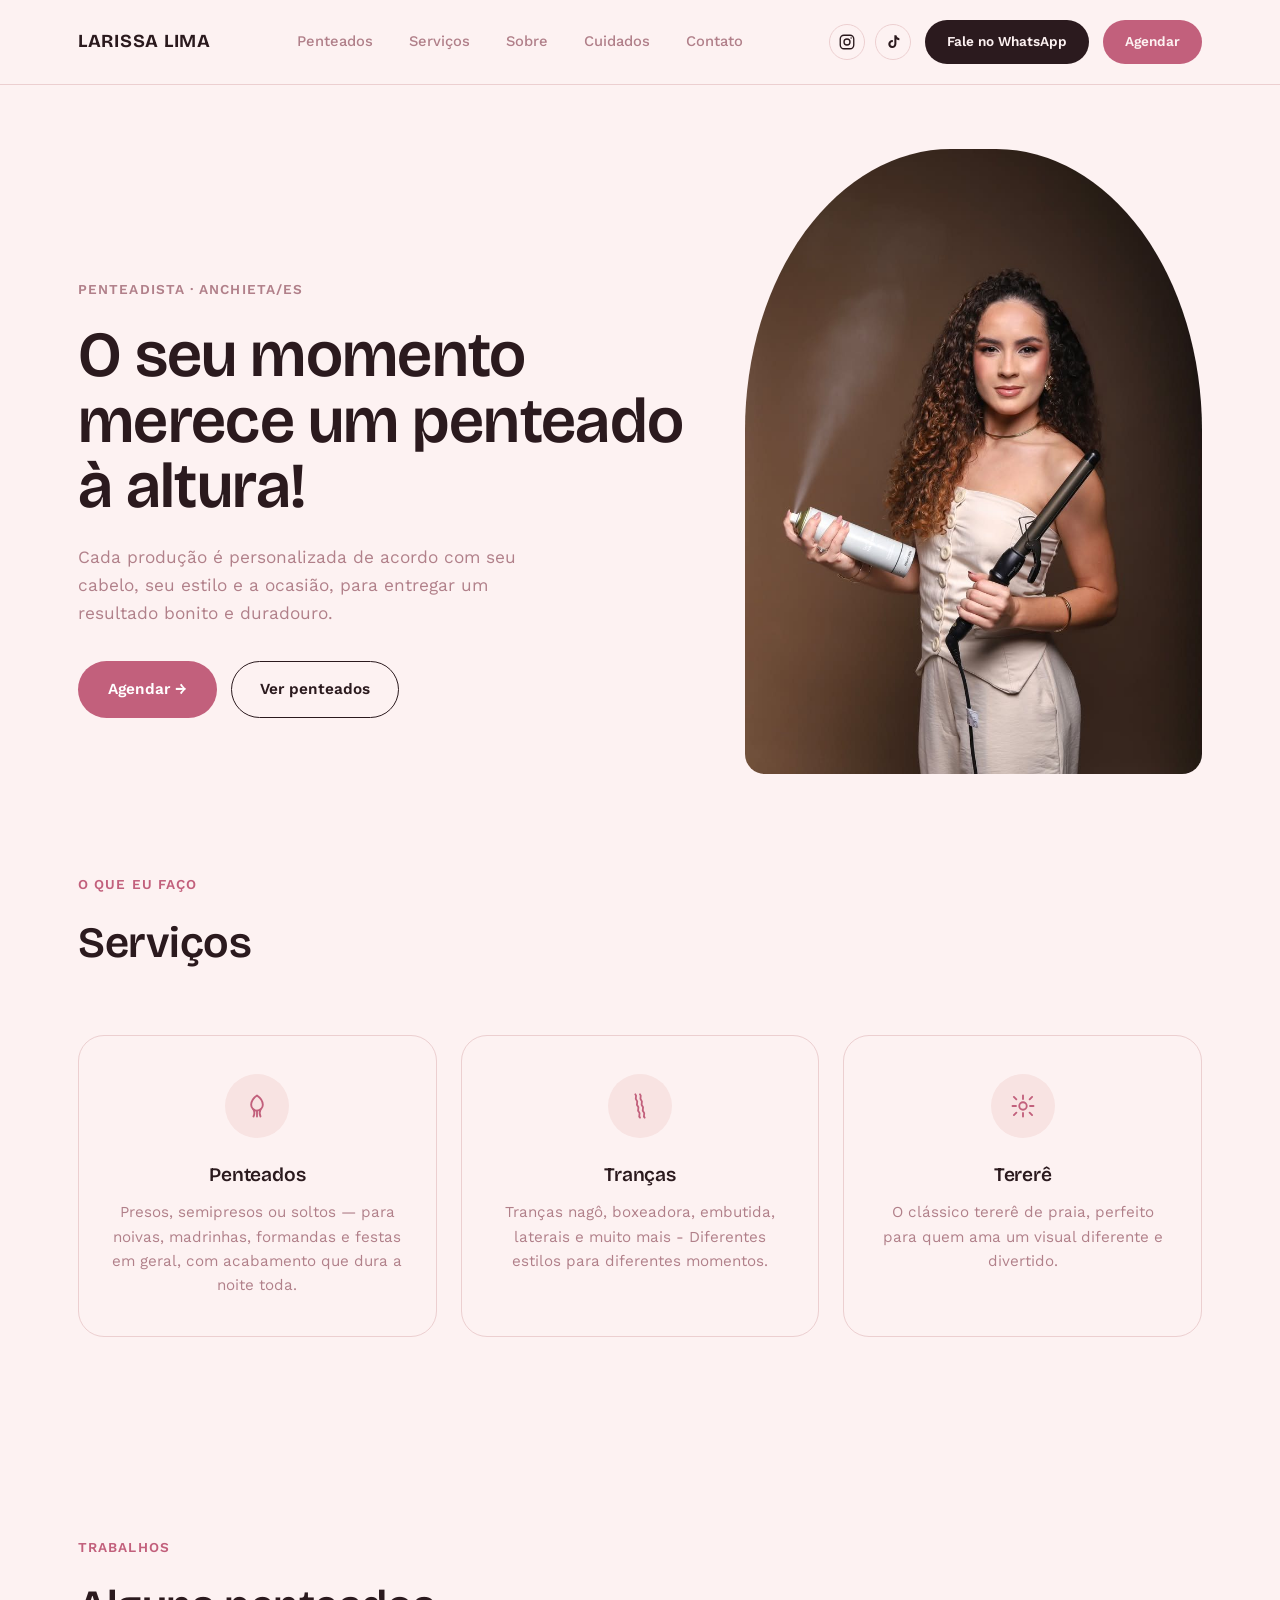
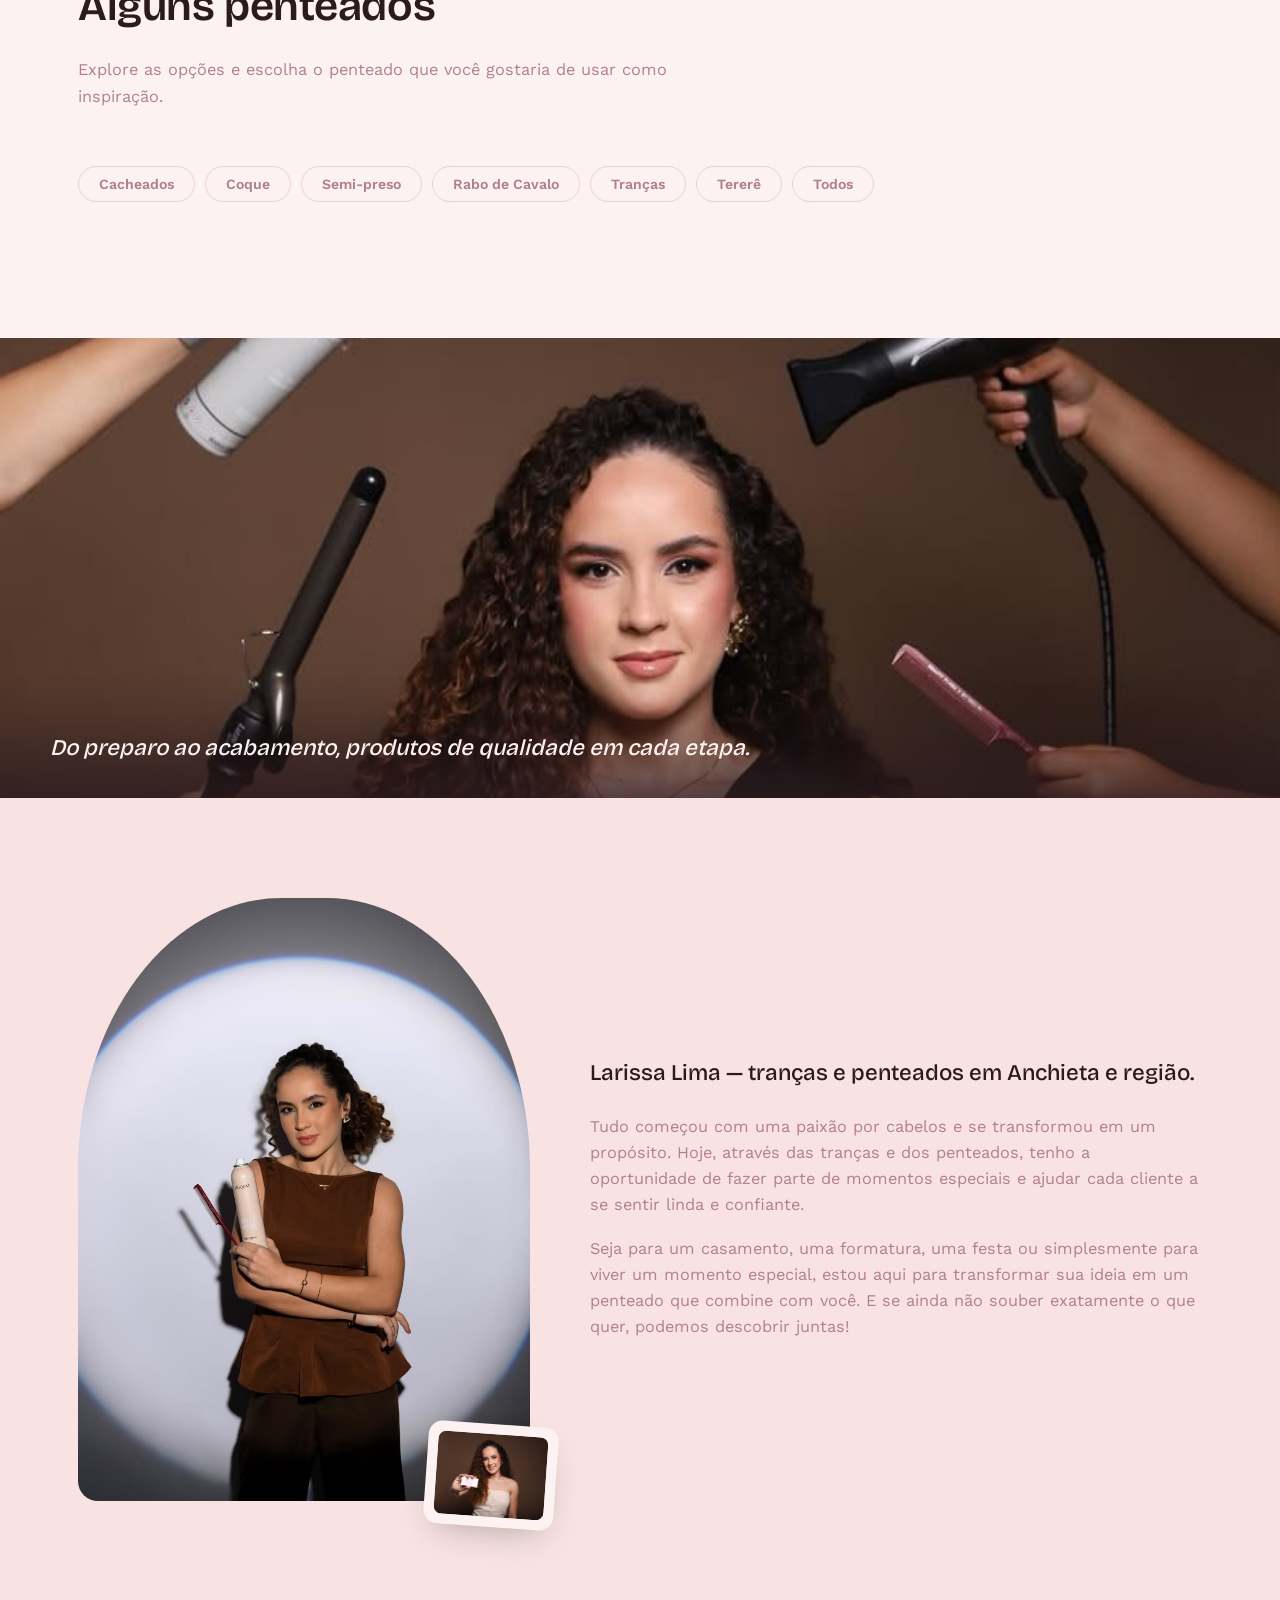
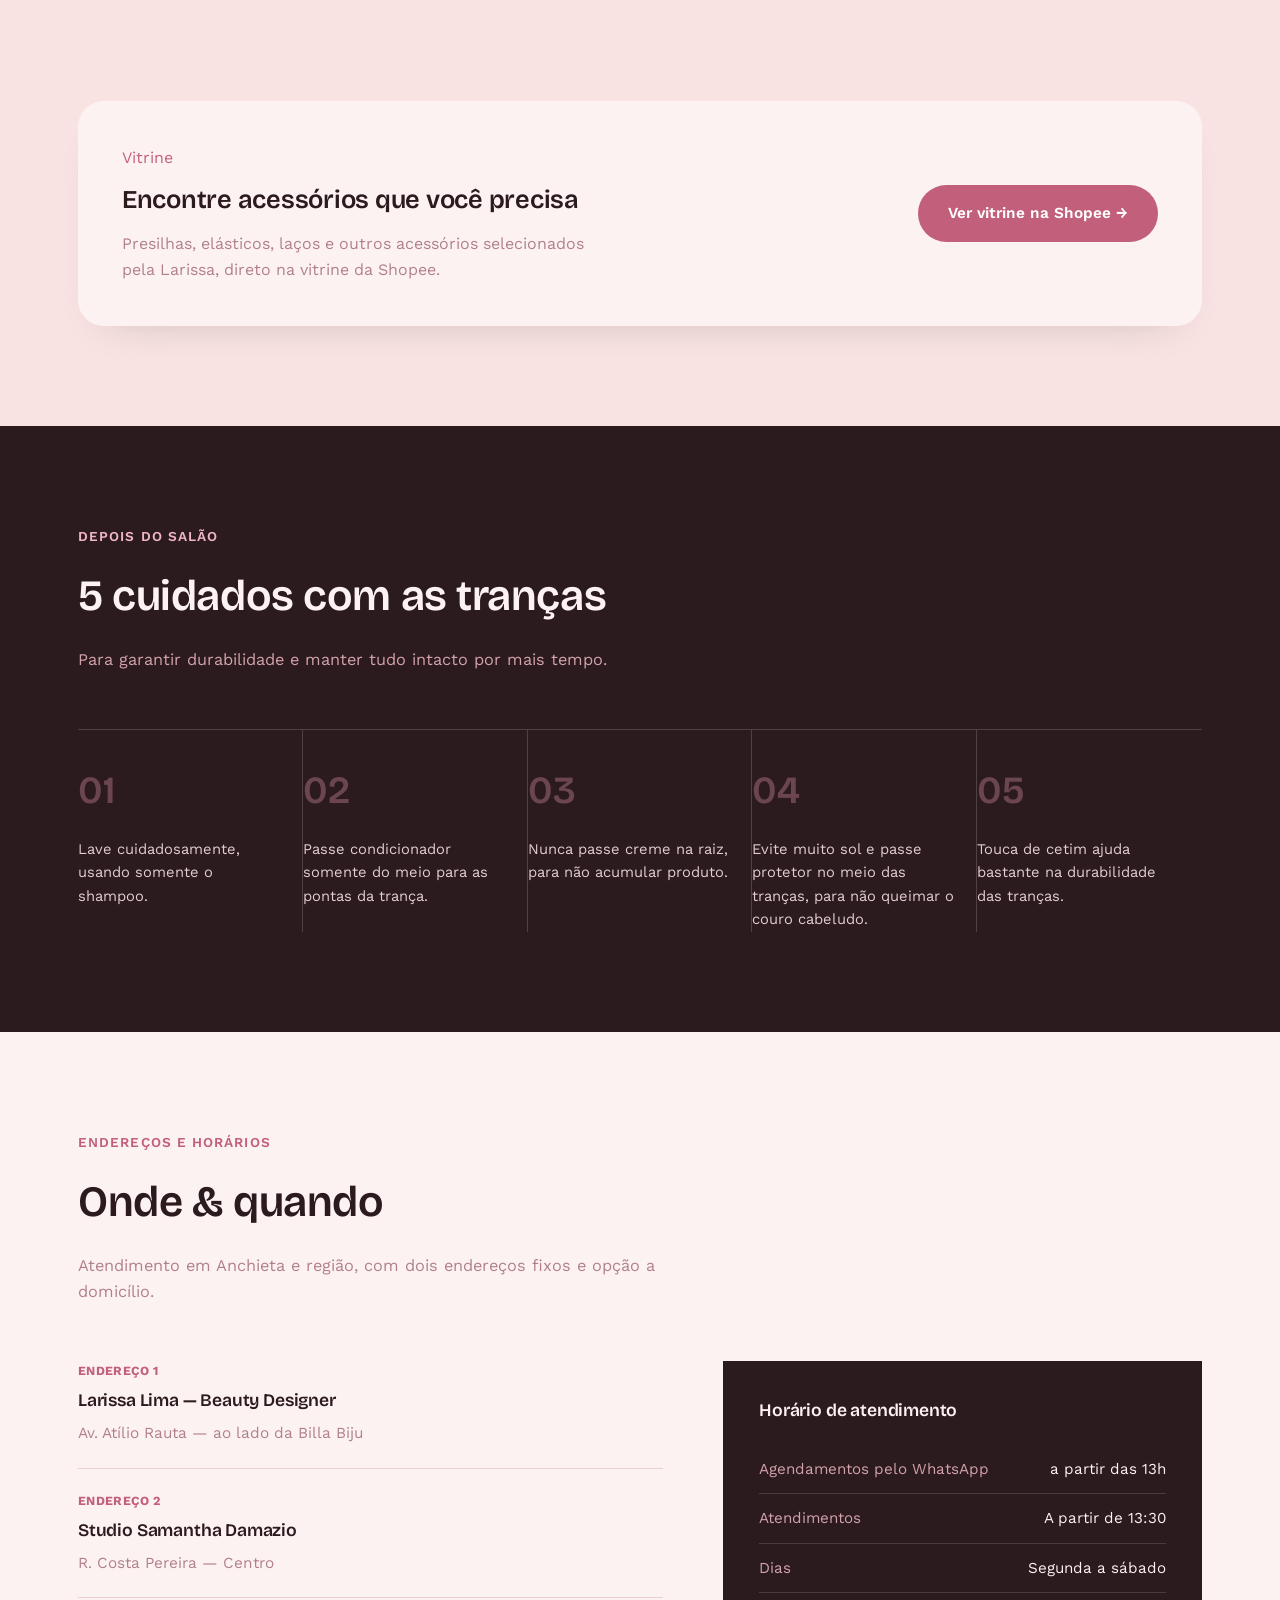
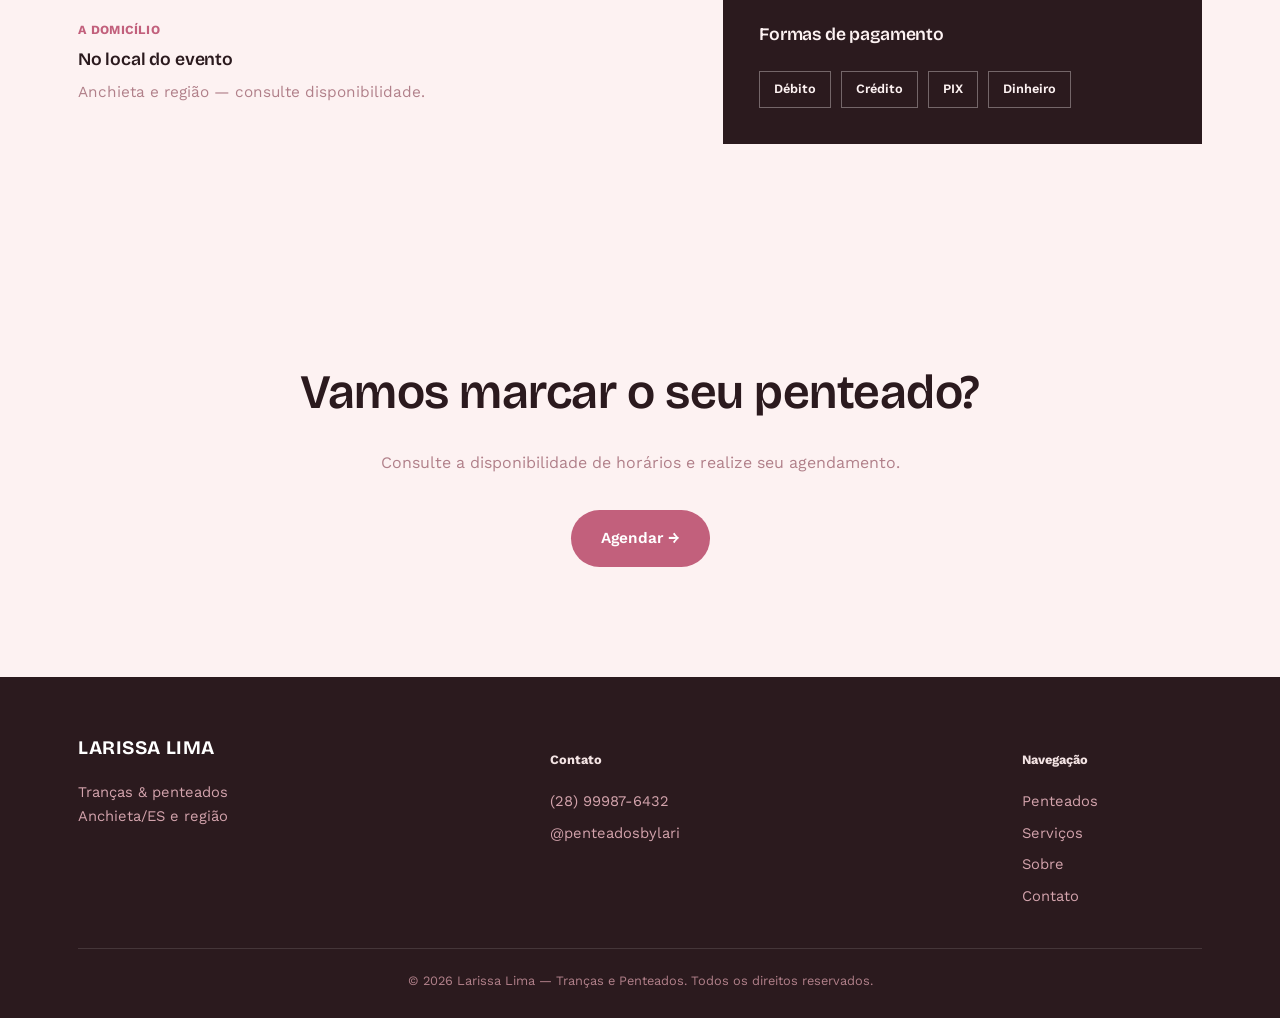
==== site/index.html @ 8b5df192 "Site da Larissa Lima: landing page, agendamento com Firebase e painel admin" ====
<!DOCTYPE html>
<html lang="pt-BR">
<head>
<meta charset="UTF-8">
<meta name="viewport" content="width=device-width, initial-scale=1.0">
<title>Larissa Lima — Tranças & Penteados</title>
<meta name="description" content="Larissa Lima — tranças e penteados em Anchieta e região. Penteados para festas, formaturas, madrinhas e noivas.">
<link rel="icon" type="image/png" href="favicon.png">
<link rel="icon" type="image/x-icon" href="favicon.ico">
<link rel="apple-touch-icon" href="favicon.png">
<meta property="og:type" content="website">
<meta property="og:title" content="Larissa Lima — Tranças & Penteados">
<meta property="og:description" content="Tranças e penteados em Anchieta e região. Penteados para festas, formaturas, madrinhas e noivas.">
<meta property="og:image" content="https://penteadosbylari.com.br/og-image.jpg">
<meta property="og:url" content="https://penteadosbylari.com.br/">
<meta property="og:locale" content="pt_BR">
<meta name="twitter:card" content="summary_large_image">
<meta name="twitter:title" content="Larissa Lima — Tranças & Penteados">
<meta name="twitter:description" content="Tranças e penteados em Anchieta e região. Penteados para festas, formaturas, madrinhas e noivas.">
<meta name="twitter:image" content="https://penteadosbylari.com.br/og-image.jpg">
<link rel="preconnect" href="https://fonts.googleapis.com">
<link rel="preconnect" href="https://fonts.gstatic.com" crossorigin>
<link href="https://fonts.googleapis.com/css2?family=Bricolage+Grotesque:opsz,wght@12..96,400;12..96,500;12..96,600;12..96,700&family=Work+Sans:wght@400;500;600&display=swap" rel="stylesheet">
<style>
:root{
  --ink:#2b1a1e;
  --paper:#fdf2f2;
  --paper-alt:#f8e3e2;
  --stone:#eccfd0;
  --mocha:#b1808a;
  --wine:#c2607c;
  --wine-dark:#9f4761;
  --max:1180px;
  --radius:26px;
  --radius-arch:45% 45% 20px 20px;
}
*{box-sizing:border-box;}
html{scroll-behavior:smooth;}
body{
  margin:0;background:var(--paper);color:var(--ink);
  font-family:'Work Sans',sans-serif;font-weight:400;line-height:1.6;
  -webkit-font-smoothing:antialiased;
}
h1,h2,h3,.logo{
  font-family:'Bricolage Grotesque',sans-serif;
  font-weight:600;margin:0;letter-spacing:-0.01em;color:var(--ink);
}
p{margin:0;}
a{color:inherit;text-decoration:none;}
img{max-width:100%;display:block;}
.wrap{max-width:var(--max);margin:0 auto;padding:0 28px;}
:focus-visible{outline:2px solid var(--wine);outline-offset:3px;}

/* ---------- Header ---------- */
header{position:sticky;top:0;z-index:50;background:rgba(253,242,242,0.94);backdrop-filter:blur(6px);border-bottom:1px solid var(--stone);}
.nav{display:flex;align-items:center;justify-content:space-between;padding:20px 28px;max-width:var(--max);margin:0 auto;}
.logo{font-size:1.15rem;font-weight:700;text-transform:uppercase;letter-spacing:0.04em;}
.nav-links{display:flex;gap:36px;font-size:0.92rem;font-weight:500;}
.nav-links a{position:relative;padding:4px 0;color:var(--mocha);transition:color .2s ease;}
.nav-links a:hover{color:var(--ink);}
.btn-wpp-small{background:var(--ink);color:var(--paper);padding:11px 22px;font-size:0.85rem;font-weight:600;white-space:nowrap;transition:background .2s ease;border-radius:100px;}
.btn-wpp-small:hover{background:var(--wine);}
.nav-agenda-link{display:none;}
.menu-toggle{display:none;background:none;border:none;font-size:1.6rem;color:var(--ink);cursor:pointer;}
.social-icons{display:flex;align-items:center;gap:10px;}
.social-icons a{display:flex;align-items:center;justify-content:center;width:36px;height:36px;border-radius:50%;border:1.5px solid var(--stone);color:var(--ink);transition:background .2s ease, border-color .2s ease, color .2s ease;}
.social-icons a:hover{background:var(--wine);border-color:var(--wine);color:#fff;}
.social-icons svg{width:18px;height:18px;}

/* ---------- Hero ---------- */
.hero{display:grid;grid-template-columns:1.15fr 0.85fr;align-items:end;max-width:var(--max);margin:0 auto;padding:64px 28px 0;gap:48px;}
.hero-text .eyebrow{font-size:0.85rem;color:var(--mocha);font-weight:600;margin-bottom:22px;text-transform:uppercase;letter-spacing:0.08em;}
.hero-text h1{font-size:clamp(2.4rem, 5vw, 4.2rem);line-height:1.02;margin-bottom:26px;}
.hero-text p{font-size:1.08rem;color:var(--mocha);max-width:44ch;margin-bottom:34px;}
.hero-cta{display:flex;gap:14px;flex-wrap:wrap;margin-bottom:56px;}
.btn-primary{background:var(--wine);color:#fff;padding:16px 30px;font-weight:600;font-size:0.96rem;display:inline-flex;align-items:center;gap:8px;transition:background .2s ease;border-radius:100px;}
.btn-primary:hover{background:var(--wine-dark);}
.btn-secondary{border:1.5px solid var(--ink);color:var(--ink);padding:14.5px 28px;font-weight:600;font-size:0.96rem;transition:background .2s ease, color .2s ease;border-radius:100px;}
.btn-secondary:hover{background:var(--ink);color:var(--paper);}
.hero-img-wrap{aspect-ratio:3/4.1;overflow:hidden;border-radius:var(--radius-arch);}
.hero-img-wrap img{width:100%;height:100%;object-fit:cover;}

/* ---------- Section basics ---------- */
section{padding:100px 0;}
.section-head{max-width:640px;margin-bottom:56px;}
.section-head .tag{font-size:0.85rem;color:var(--wine);font-weight:600;text-transform:uppercase;letter-spacing:0.08em;display:block;margin-bottom:14px;}
.section-head h2{font-size:clamp(1.9rem,3.4vw,2.7rem);margin-bottom:16px;}
.section-head p{color:var(--mocha);font-size:1.02rem;}
.section-head.center{margin-left:auto;margin-right:auto;text-align:center;}

/* ---------- Process banner ---------- */
.process-banner{padding:0;position:relative;}
.process-banner img{width:100%;height:clamp(280px,38vw,460px);object-fit:cover;object-position:center 38%;}
.process-caption{
  position:absolute;left:0;right:0;bottom:0;
  background:linear-gradient(to top, rgba(43,26,30,0.78), rgba(43,26,30,0.15) 70%, transparent);
  padding:56px 28px 32px;
}
.process-caption p{
  max-width:var(--max);margin:0 auto;color:#fdf2f2;font-family:'Bricolage Grotesque',sans-serif;
  font-size:clamp(1.05rem,2.1vw,1.4rem);font-weight:500;font-style:italic;text-align:left;
}

/* ---------- Services ---------- */
.service-grid{display:grid;grid-template-columns:repeat(3,1fr);gap:24px;}
.service-card{
  background:var(--paper);border:1px solid var(--stone);border-radius:var(--radius);
  padding:38px 28px;text-align:center;cursor:pointer;transition:transform .25s ease, box-shadow .25s ease, border-color .25s ease;
}
.service-card:hover{transform:translateY(-6px);box-shadow:0 20px 40px -20px rgba(43,26,30,0.25);border-color:var(--wine);}
.service-icon{
  width:64px;height:64px;margin:0 auto 22px;border-radius:50%;
  background:var(--paper-alt);display:flex;align-items:center;justify-content:center;color:var(--wine);
}
.service-icon svg{width:28px;height:28px;}
.service-card h3{font-size:1.2rem;margin-bottom:10px;}
.service-card p{color:var(--mocha);font-size:0.95rem;}

/* ---------- About ---------- */
.about{background:var(--paper-alt);}
.about-grid{display:grid;grid-template-columns:0.85fr 1.15fr;gap:60px;align-items:center;}
.about-img{position:relative;}
.about-img img{width:100%;aspect-ratio:3/4;object-fit:cover;border-radius:var(--radius-arch);}
.about-card{
  position:absolute;bottom:-26px;right:-26px;width:130px;
  background:var(--paper);padding:10px;box-shadow:0 14px 34px -14px rgba(43,26,30,0.35);
  transform:rotate(4deg);border-radius:14px;
}
.about-card img{aspect-ratio:4/3;border-radius:8px;}
.about-text p{color:var(--mocha);font-size:1.02rem;margin-bottom:18px;}
.about-text p:last-of-type{margin-bottom:0;}
.about-text .lead{font-family:'Bricolage Grotesque',sans-serif;font-size:1.4rem;color:var(--ink);font-weight:500;line-height:1.35;margin-bottom:26px;}

/* ---------- Gallery ---------- */
.portfolio-reset{background:none;border:none;color:var(--wine);font-weight:600;font-size:inherit;font-family:inherit;cursor:pointer;text-decoration:underline;padding:0;margin-left:6px;}
.filter-row{display:flex;gap:10px;flex-wrap:wrap;margin-bottom:36px;}
.filter-btn{background:none;border:1.5px solid var(--stone);color:var(--mocha);padding:9px 20px;font-size:0.88rem;font-weight:600;border-radius:100px;cursor:pointer;transition:background .2s ease, color .2s ease, border-color .2s ease;font-family:'Work Sans',sans-serif;}
.filter-btn:hover{border-color:var(--wine);color:var(--wine);}
.filter-btn.active{background:var(--wine);border-color:var(--wine);color:#fff;}
.gallery-item.hidden{display:none;}
.gallery-grid{display:grid;grid-template-columns:repeat(4,1fr);gap:14px;}
.gallery-item{aspect-ratio:3/4;overflow:hidden;cursor:zoom-in;position:relative;border-radius:var(--radius);transition:opacity .35s ease, transform .35s ease;}
.gallery-item.hidden{display:none;}
@keyframes galleryAppear{
  from{opacity:0;transform:translateY(16px) scale(.94);}
  to{opacity:1;transform:translateY(0) scale(1);}
}
.gallery-item.appear{animation:galleryAppear .5s cubic-bezier(.22,.9,.32,1) both;}
.gallery-item img{width:100%;height:100%;object-fit:cover;transition:transform .5s ease;}
.gallery-item:hover img{transform:scale(1.05);}
.gallery-caption{
  position:absolute;left:0;right:0;bottom:0;padding:22px 16px 14px;
  background:linear-gradient(to top, rgba(43,26,30,0.85), transparent);
  color:#fff;font-size:0.85rem;font-weight:600;
  transform:translateY(100%);opacity:0;transition:transform .3s ease, opacity .3s ease;
}
.gallery-item:hover .gallery-caption{transform:translateY(0);opacity:1;}

/* lightbox */
.lightbox{position:fixed;inset:0;background:rgba(43,26,30,0.94);display:none;flex-direction:column;align-items:center;justify-content:center;z-index:200;padding:30px;}
.lightbox.open{display:flex;}
.lightbox img{max-height:88vh;max-width:90vw;}
.lightbox-caption{color:#fff;font-size:0.95rem;font-weight:600;margin-top:16px;text-align:center;}
.lightbox-close{position:absolute;top:26px;right:32px;color:#fff;font-size:2rem;background:none;border:none;cursor:pointer;line-height:1;}
.lightbox-nav{position:absolute;top:50%;transform:translateY(-50%);background:rgba(255,255,255,0.12);border:none;color:#fff;width:46px;height:46px;border-radius:50%;font-size:1.4rem;cursor:pointer;display:flex;align-items:center;justify-content:center;}
.lightbox-nav:hover{background:rgba(255,255,255,0.25);}
.lightbox-inspire{margin-top:18px;background:#25D366;color:#fff;border:none;padding:12px 26px;border-radius:30px;font-weight:600;font-size:0.95rem;cursor:pointer;transition:transform 0.15s ease, background 0.15s ease;}
.lightbox-inspire:hover{background:#1ebe5a;transform:translateY(-2px);}
.lightbox-inspire:disabled{opacity:0.7;cursor:wait;}
.lb-prev{left:20px;}
.lb-next{right:20px;}

/* ---------- Shopee ---------- */
.shopee{background:var(--paper-alt);}
.shopee-card{background:var(--paper);border-radius:var(--radius);padding:44px;display:flex;align-items:center;justify-content:space-between;gap:30px;flex-wrap:wrap;box-shadow:0 20px 40px -30px rgba(43,26,30,0.25);}
.shopee-text .tag{color:var(--wine);}
.shopee-text h2{margin:10px 0;font-size:1.6rem;}
.shopee-text p{color:var(--mocha);max-width:480px;}
.shopee-card .btn-primary{white-space:nowrap;}
@media (max-width:640px){
  .shopee-card{flex-direction:column;align-items:flex-start;padding:30px;}
}

/* ---------- Cuidados ---------- */
.cuidados{background:var(--ink);color:var(--paper);}
.cuidados .section-head .tag{color:#f0b6c4;}
.cuidados .section-head h2{color:var(--paper);}
.cuidados .section-head p{color:#d3a3ac;}
.tips-grid{display:grid;grid-template-columns:repeat(5,1fr);gap:0;border-top:1px solid rgba(253,242,242,0.18);}
.tip{padding:30px 20px 0 0;border-right:1px solid rgba(253,242,242,0.18);}
.tip:last-child{border-right:none;}
.tip .num{font-family:'Bricolage Grotesque',sans-serif;font-size:2.4rem;font-weight:600;color:#6b4650;display:block;margin-bottom:16px;}
.tip p{font-size:0.92rem;color:#e3cdd0;}

/* ---------- Locations ---------- */
.info-grid{display:grid;grid-template-columns:1.1fr 0.9fr;gap:60px;}
.location{padding:22px 0;border-bottom:1px solid var(--stone);}
.location:first-child{padding-top:0;}
.location:last-child{border-bottom:none;}
.location .tag2{font-size:0.78rem;color:var(--wine);font-weight:700;letter-spacing:0.03em;margin-bottom:6px;display:block;text-transform:uppercase;}
.location h3{font-size:1.1rem;margin-bottom:6px;font-weight:600;}
.location p{color:var(--mocha);font-size:0.96rem;}
.hours-card{background:var(--ink);color:var(--paper);padding:36px;}
.hours-card h3{color:var(--paper);margin-bottom:20px;font-size:1.1rem;}
.hours-row{display:flex;justify-content:space-between;gap:10px;padding:12px 0;border-bottom:1px solid rgba(253,242,242,0.15);font-size:0.95rem;}
.hours-row:last-of-type{border-bottom:none;}
.hours-row span:first-child{color:#d3a3ac;}
.payments{display:flex;gap:10px;margin-top:22px;flex-wrap:wrap;}
.payments span{border:1px solid rgba(253,242,242,0.35);padding:7px 14px;font-size:0.8rem;font-weight:600;color:var(--paper);}

/* ---------- CTA band ---------- */
.cta-band{text-align:center;padding:110px 0;}
.cta-band h2{font-size:clamp(2rem,4vw,3rem);margin-bottom:20px;}
.cta-band p{color:var(--mocha);margin-bottom:34px;}

/* ---------- Footer ---------- */
footer{background:var(--ink);color:#f3e3e3;padding:56px 0 26px;}
.footer-grid{display:flex;justify-content:space-between;flex-wrap:wrap;gap:30px;margin-bottom:40px;}
.footer-logo{font-family:'Bricolage Grotesque',sans-serif;font-weight:700;font-size:1.2rem;color:#fff;margin-bottom:10px;text-transform:uppercase;letter-spacing:0.03em;}
.footer-col p, .footer-col a{color:#d3a3ac;font-size:0.92rem;}
.footer-col a:hover{color:#fff;}
.footer-col h4{font-size:0.8rem;color:#f3e3e3;margin-bottom:12px;font-weight:700;}
.footer-col{display:flex;flex-direction:column;gap:8px;min-width:180px;}
.footer-bottom{border-top:1px solid rgba(255,255,255,0.12);padding-top:22px;font-size:0.8rem;color:#b1808a;text-align:center;}

/* ---------- Responsive ---------- */
@media (max-width: 900px){
  .hero{grid-template-columns:1fr;align-items:start;}
  .hero-img-wrap{order:-1;aspect-ratio:4/3.4;}
  .about-grid{grid-template-columns:1fr;gap:70px 0;}
  .about-card{width:110px;right:12px;}
  .gallery-grid{grid-template-columns:repeat(2,1fr);}
  .service-grid{grid-template-columns:1fr;}
  .info-grid{grid-template-columns:1fr;gap:40px;}
  .tips-grid{grid-template-columns:repeat(2,1fr);}
  .tip{border-right:none;border-bottom:1px solid rgba(253,242,242,0.18);padding-bottom:26px;}
  .nav-links{position:absolute;top:100%;left:0;right:0;background:var(--paper);flex-direction:column;padding:20px 28px;gap:18px;border-bottom:1px solid var(--stone);display:none;}
  .nav-links.open{display:flex;}
  .menu-toggle{display:block;}
  .nav-agenda-online-btn{display:none;}
  .nav-agenda-link{display:block;padding-top:6px;color:var(--wine);font-weight:600;}
}
@media (max-width: 560px){
  section{padding:70px 0;}
  .gallery-grid{gap:8px;}
  .footer-grid{flex-direction:column;}
  .tips-grid{grid-template-columns:1fr 1fr;}
  .social-icons{gap:6px;}
  .social-icons a{width:32px;height:32px;}
  .social-icons svg{width:16px;height:16px;}
  .btn-wpp-small{padding:9px 14px;font-size:0.8rem;}
}
@media (prefers-reduced-motion: reduce){html{scroll-behavior:auto;}*{transition:none !important;}}
</style>
</head>
<body>

<header>
  <div class="nav">
    <a href="#top" class="logo">Larissa Lima</a>
    <nav class="nav-links" id="navLinks">
      <a href="#portfolio">Penteados</a>
      <a href="#servicos">Serviços</a>
      <a href="#sobre">Sobre</a>
      <a href="#cuidados">Cuidados</a>
      <a href="#contato">Contato</a>
      <a href="agendar.html" target="_blank" rel="noopener" class="nav-agenda-link">Agendar</a>
    </nav>
    <div style="display:flex;align-items:center;gap:14px;">
      <div class="social-icons">
        <a href="https://instagram.com/penteadosbylari" target="_blank" rel="noopener" aria-label="Instagram">
          <svg viewBox="0 0 24 24" fill="none" stroke="currentColor" stroke-width="1.8" stroke-linecap="round" stroke-linejoin="round"><rect x="3" y="3" width="18" height="18" rx="5"/><circle cx="12" cy="12" r="4"/><circle cx="17.5" cy="6.5" r="1" fill="currentColor" stroke="none"/></svg>
        </a>
        <a href="https://www.tiktok.com/@penteadosbylari" target="_blank" rel="noopener" aria-label="TikTok">
          <svg viewBox="0 0 24 24" fill="currentColor"><path d="M16.5 3c.4 2.1 1.8 3.6 4 3.9v2.7c-1.4 0-2.7-.4-4-1.2v6.4a5.4 5.4 0 1 1-4.7-5.4v2.8a2.6 2.6 0 1 0 2 2.6V3h2.7Z"/></svg>
        </a>
      </div>
      <a class="btn-wpp-small" href="https://wa.me/5528999876432?text=Ol%C3%A1%21%20Vim%20pelo%20site%20e%20gostaria%20de%20agendar%20um%20hor%C3%A1rio%20%F0%9F%98%8A" target="_blank" rel="noopener">Fale no WhatsApp</a>
      <a class="btn-wpp-small nav-agenda-online-btn" href="agendar.html" target="_blank" rel="noopener" style="background:var(--wine);">Agendar</a>
      <button class="menu-toggle" id="menuToggle" aria-label="Abrir menu">&#9776;</button>
    </div>
  </div>
</header>

<div id="top"></div>

<section class="hero">
  <div class="hero-text">
    <p class="eyebrow">Penteadista · Anchieta/ES</p>
    <h1>O seu momento merece um penteado à altura!</h1>
    <p>Cada produção é personalizada de acordo com seu cabelo, seu estilo e a ocasião, para entregar um resultado bonito e duradouro.</p>
    <div class="hero-cta">
      <a class="btn-primary" href="agendar.html" target="_blank" rel="noopener">Agendar →</a>
      <a class="btn-secondary" href="#portfolio">Ver penteados</a>
    </div>
  </div>
  <div class="hero-img-wrap">
    <img src="imgs/site-1.jpeg" alt="Larissa Lima segurando um babyliss e um spray finalizador">
  </div>
</section>

<section id="servicos">
  <div class="wrap">
    <div class="section-head">
      <span class="tag">O que eu faço</span>
      <h2>Serviços</h2>
    </div>
    <div class="service-grid">
      <div class="service-card">
        <div class="service-icon">
          <svg viewBox="0 0 24 24" fill="none" stroke="currentColor" stroke-width="1.6" stroke-linecap="round" stroke-linejoin="round"><path d="M12 3c-3 2-5 5-5 8a5 5 0 0 0 10 0c0-3-2-6-5-8Z"/><path d="M9 21c1-2 1-4 0-6"/><path d="M15 21c-1-2-1-4 0-6"/><path d="M12 21v-5"/></svg>
        </div>
        <h3>Penteados</h3>
        <p>Presos, semipresos ou soltos — para noivas, madrinhas, formandas e festas em geral, com acabamento que dura a noite toda.</p>
      </div>
      <div class="service-card">
        <div class="service-icon">
          <svg viewBox="0 0 24 24" fill="none" stroke="currentColor" stroke-width="1.6" stroke-linecap="round" stroke-linejoin="round"><path d="M12 2c2 2-1 3 1 5s-1 3 1 5-1 3 1 5-1 3 1 5"/><path d="M8 2c2 2-1 3 1 5s-1 3 1 5-1 3 1 5-1 3 1 5"/></svg>
        </div>
        <h3>Tranças</h3>
        <p>Tranças nagô, boxeadora, embutida, laterais e muito mais - Diferentes estilos para diferentes momentos.</p>
      </div>
      <div class="service-card">
        <div class="service-icon">
          <svg viewBox="0 0 24 24" fill="none" stroke="currentColor" stroke-width="1.6" stroke-linecap="round" stroke-linejoin="round"><path d="M12 3v3M12 18v3M4.2 4.2l2.1 2.1M17.7 17.7l2.1 2.1M3 12h3M18 12h3M4.2 19.8l2.1-2.1M17.7 6.3l2.1-2.1"/><circle cx="12" cy="12" r="3.2"/></svg>
        </div>
        <h3>Tererê</h3>
        <p>O clássico tererê de praia, perfeito para quem ama um visual diferente e divertido.</p>
      </div>
    </div>
  </div>
</section>

<section id="portfolio">
  <div class="wrap">
    <div class="section-head">
      <span class="tag">Trabalhos </span>
      <h2>Alguns penteados</h2>
      <p id="portfolioDesc">Explore as opções e escolha o penteado que você gostaria de usar como inspiração.</p>
    </div>
    <div class="filter-row" id="filterRow">
      <button class="filter-btn" data-filter="cacheados">Cacheados</button>
      <button class="filter-btn" data-filter="coque">Coque</button>
      <button class="filter-btn" data-filter="semipreso">Semi-preso</button>
      <button class="filter-btn" data-filter="rabodecavalo">Rabo de Cavalo</button>
      <button class="filter-btn" data-filter="trancas">Tranças</button>
      <button class="filter-btn" data-filter="terere">Tererê</button>
      <button class="filter-btn" data-filter="todos">Todos</button>
    </div>
    <div class="gallery-grid" id="gallery">
      <div class="gallery-item hidden" data-category="cacheados"><img src="imgs/site-2.jpeg" alt="Penteado cacheado" loading="lazy"><span class="gallery-caption">Penteado cacheado 1</span></div>
      <div class="gallery-item hidden" data-category="cacheados"><img src="imgs/site-3.jpeg" alt="Penteado cacheado" loading="lazy"><span class="gallery-caption">Penteado cacheado 2</span></div>
      <div class="gallery-item hidden" data-category="cacheados"><img src="imgs/site-4.jpeg" alt="Penteado cacheado" loading="lazy"><span class="gallery-caption">Penteado cacheado 3</span></div>
      <div class="gallery-item hidden" data-category="cacheados"><img src="imgs/site-5.jpeg" alt="Penteado cacheado" loading="lazy"><span class="gallery-caption">Penteado cacheado 4</span></div>
      <div class="gallery-item hidden" data-category="cacheados"><img src="imgs/site-6.jpeg" alt="Penteado cacheado" loading="lazy"><span class="gallery-caption">Penteado cacheado 5</span></div>
      <div class="gallery-item hidden" data-category="cacheados"><img src="imgs/site-7.jpeg" alt="Penteado cacheado" loading="lazy"><span class="gallery-caption">Penteado cacheado 6</span></div>
      <div class="gallery-item hidden" data-category="cacheados"><img src="imgs/site-8.jpeg" alt="Penteado cacheado" loading="lazy"><span class="gallery-caption">Penteado cacheado 7</span></div>
      <div class="gallery-item hidden" data-category="cacheados"><img src="imgs/site-9.jpeg" alt="Penteado cacheado" loading="lazy"><span class="gallery-caption">Penteado cacheado 8</span></div>
      <div class="gallery-item hidden" data-category="cacheados"><img src="imgs/site-10.jpeg" alt="Penteado cacheado" loading="lazy"><span class="gallery-caption">Penteado cacheado 9</span></div>
      <div class="gallery-item hidden" data-category="cacheados"><img src="imgs/site-11.jpeg" alt="Penteado cacheado" loading="lazy"><span class="gallery-caption">Penteado cacheado 10</span></div>
      <div class="gallery-item hidden" data-category="coque"><img src="imgs/site-12.jpeg" alt="Coque" loading="lazy"><span class="gallery-caption">Coque 1</span></div>
      <div class="gallery-item hidden" data-category="coque"><img src="imgs/site-13.jpeg" alt="Coque" loading="lazy"><span class="gallery-caption">Coque 2</span></div>
      <div class="gallery-item hidden" data-category="coque"><img src="imgs/site-14.jpeg" alt="Coque" loading="lazy"><span class="gallery-caption">Coque 3</span></div>
      <div class="gallery-item hidden" data-category="coque"><img src="imgs/site-15.jpeg" alt="Coque" loading="lazy"><span class="gallery-caption">Coque 4</span></div>
      <div class="gallery-item hidden" data-category="coque"><img src="imgs/site-16.jpeg" alt="Coque" loading="lazy"><span class="gallery-caption">Coque 5</span></div>
      <div class="gallery-item hidden" data-category="coque"><img src="imgs/site-17.jpeg" alt="Coque" loading="lazy"><span class="gallery-caption">Coque 6</span></div>
      <div class="gallery-item hidden" data-category="coque"><img src="imgs/site-18.jpeg" alt="Coque" loading="lazy"><span class="gallery-caption">Coque 7</span></div>
      <div class="gallery-item hidden" data-category="coque"><img src="imgs/site-19.jpeg" alt="Coque" loading="lazy"><span class="gallery-caption">Coque 8</span></div>
      <div class="gallery-item hidden" data-category="coque"><img src="imgs/site-20.jpeg" alt="Coque" loading="lazy"><span class="gallery-caption">Coque 9</span></div>
      <div class="gallery-item hidden" data-category="coque"><img src="imgs/site-21.jpeg" alt="Coque" loading="lazy"><span class="gallery-caption">Coque 10</span></div>
      <div class="gallery-item hidden" data-category="coque"><img src="imgs/site-22.jpeg" alt="Coque" loading="lazy"><span class="gallery-caption">Coque 11</span></div>
      <div class="gallery-item hidden" data-category="coque"><img src="imgs/site-23.jpeg" alt="Coque" loading="lazy"><span class="gallery-caption">Coque 12</span></div>
      <div class="gallery-item hidden" data-category="coque"><img src="imgs/site-24.jpeg" alt="Coque" loading="lazy"><span class="gallery-caption">Coque 13</span></div>
      <div class="gallery-item hidden" data-category="semipreso"><img src="imgs/site-25.jpeg" alt="Semi-preso" loading="lazy"><span class="gallery-caption">Semi-preso 1</span></div>
      <div class="gallery-item hidden" data-category="semipreso"><img src="imgs/site-26.jpeg" alt="Semi-preso" loading="lazy"><span class="gallery-caption">Semi-preso 2</span></div>
      <div class="gallery-item hidden" data-category="semipreso"><img src="imgs/site-27.jpeg" alt="Semi-preso" loading="lazy"><span class="gallery-caption">Semi-preso 3</span></div>
      <div class="gallery-item hidden" data-category="semipreso"><img src="imgs/site-28.jpeg" alt="Semi-preso" loading="lazy"><span class="gallery-caption">Semi-preso 4</span></div>
      <div class="gallery-item hidden" data-category="semipreso"><img src="imgs/site-29.jpeg" alt="Semi-preso" loading="lazy"><span class="gallery-caption">Semi-preso 5</span></div>
      <div class="gallery-item hidden" data-category="semipreso"><img src="imgs/site-30.jpeg" alt="Semi-preso" loading="lazy"><span class="gallery-caption">Semi-preso 6</span></div>
      <div class="gallery-item hidden" data-category="semipreso"><img src="imgs/site-31.jpeg" alt="Semi-preso" loading="lazy"><span class="gallery-caption">Semi-preso 7</span></div>
      <div class="gallery-item hidden" data-category="semipreso"><img src="imgs/site-32.jpeg" alt="Semi-preso" loading="lazy"><span class="gallery-caption">Semi-preso 8</span></div>
      <div class="gallery-item hidden" data-category="semipreso"><img src="imgs/site-33.jpeg" alt="Semi-preso" loading="lazy"><span class="gallery-caption">Semi-preso 9</span></div>
      <div class="gallery-item hidden" data-category="semipreso"><img src="imgs/site-34.jpeg" alt="Semi-preso" loading="lazy"><span class="gallery-caption">Semi-preso 10</span></div>
      <div class="gallery-item hidden" data-category="semipreso"><img src="imgs/site-35.jpeg" alt="Semi-preso" loading="lazy"><span class="gallery-caption">Semi-preso 11</span></div>
      <div class="gallery-item hidden" data-category="semipreso"><img src="imgs/site-36.jpeg" alt="Semi-preso" loading="lazy"><span class="gallery-caption">Semi-preso 12</span></div>
      <div class="gallery-item hidden" data-category="semipreso"><img src="imgs/site-37.jpeg" alt="Semi-preso" loading="lazy"><span class="gallery-caption">Semi-preso 13</span></div>
      <div class="gallery-item hidden" data-category="semipreso"><img src="imgs/site-38.jpeg" alt="Semi-preso" loading="lazy"><span class="gallery-caption">Semi-preso 14</span></div>
      <div class="gallery-item hidden" data-category="semipreso"><img src="imgs/site-39.jpeg" alt="Semi-preso" loading="lazy"><span class="gallery-caption">Semi-preso 15</span></div>
      <div class="gallery-item hidden" data-category="semipreso"><img src="imgs/site-40.jpeg" alt="Semi-preso" loading="lazy"><span class="gallery-caption">Semi-preso 16</span></div>
      <div class="gallery-item hidden" data-category="semipreso"><img src="imgs/site-41.jpeg" alt="Semi-preso" loading="lazy"><span class="gallery-caption">Semi-preso 17</span></div>
      <div class="gallery-item hidden" data-category="semipreso"><img src="imgs/site-42.jpeg" alt="Semi-preso" loading="lazy"><span class="gallery-caption">Semi-preso 18</span></div>
      <div class="gallery-item hidden" data-category="semipreso"><img src="imgs/site-43.jpeg" alt="Semi-preso" loading="lazy"><span class="gallery-caption">Semi-preso 19</span></div>
      <div class="gallery-item hidden" data-category="rabodecavalo"><img src="imgs/site-44.jpeg" alt="Rabo de cavalo" loading="lazy"><span class="gallery-caption">Rabo de cavalo 1</span></div>
      <div class="gallery-item hidden" data-category="rabodecavalo"><img src="imgs/site-45.jpeg" alt="Rabo de cavalo" loading="lazy"><span class="gallery-caption">Rabo de cavalo 2</span></div>
      <div class="gallery-item hidden" data-category="rabodecavalo"><img src="imgs/site-46.jpeg" alt="Rabo de cavalo" loading="lazy"><span class="gallery-caption">Rabo de cavalo 3</span></div>
      <div class="gallery-item hidden" data-category="rabodecavalo"><img src="imgs/site-47.jpeg" alt="Rabo de cavalo" loading="lazy"><span class="gallery-caption">Rabo de cavalo 4</span></div>
      <div class="gallery-item hidden" data-category="rabodecavalo"><img src="imgs/site-48.jpeg" alt="Rabo de cavalo" loading="lazy"><span class="gallery-caption">Rabo de cavalo 5</span></div>
      <div class="gallery-item hidden" data-category="rabodecavalo"><img src="imgs/site-49.jpeg" alt="Rabo de cavalo" loading="lazy"><span class="gallery-caption">Rabo de cavalo 6</span></div>
      <div class="gallery-item hidden" data-category="rabodecavalo"><img src="imgs/site-50.jpeg" alt="Rabo de cavalo" loading="lazy"><span class="gallery-caption">Rabo de cavalo 7</span></div>
      <div class="gallery-item hidden" data-category="trancas"><img src="imgs/site-51.jpeg" alt="Trança" loading="lazy"><span class="gallery-caption">Trança 1</span></div>
      <div class="gallery-item hidden" data-category="trancas"><img src="imgs/site-52.jpeg" alt="Trança" loading="lazy"><span class="gallery-caption">Trança 2</span></div>
      <div class="gallery-item hidden" data-category="trancas"><img src="imgs/site-53.jpeg" alt="Trança" loading="lazy"><span class="gallery-caption">Trança 3</span></div>
      <div class="gallery-item hidden" data-category="trancas"><img src="imgs/site-54.jpeg" alt="Trança" loading="lazy"><span class="gallery-caption">Trança 4</span></div>
      <div class="gallery-item hidden" data-category="trancas"><img src="imgs/site-55.jpeg" alt="Trança" loading="lazy"><span class="gallery-caption">Trança 5</span></div>
      <div class="gallery-item hidden" data-category="trancas"><img src="imgs/site-56.jpeg" alt="Trança" loading="lazy"><span class="gallery-caption">Trança 6</span></div>
      <div class="gallery-item hidden" data-category="trancas"><img src="imgs/site-57.jpeg" alt="Trança" loading="lazy"><span class="gallery-caption">Trança 7</span></div>
      <div class="gallery-item hidden" data-category="trancas"><img src="imgs/site-58.jpeg" alt="Trança" loading="lazy"><span class="gallery-caption">Trança 8</span></div>
      <div class="gallery-item hidden" data-category="trancas"><img src="imgs/site-59.jpeg" alt="Trança" loading="lazy"><span class="gallery-caption">Trança 9</span></div>
      <div class="gallery-item hidden" data-category="trancas"><img src="imgs/site-60.jpeg" alt="Trança" loading="lazy"><span class="gallery-caption">Trança 10</span></div>
      <div class="gallery-item hidden" data-category="trancas"><img src="imgs/site-61.jpeg" alt="Trança" loading="lazy"><span class="gallery-caption">Trança 11</span></div>
      <div class="gallery-item hidden" data-category="trancas"><img src="imgs/site-62.jpeg" alt="Trança" loading="lazy"><span class="gallery-caption">Trança 12</span></div>
      <div class="gallery-item hidden" data-category="trancas"><img src="imgs/site-63.jpeg" alt="Trança" loading="lazy"><span class="gallery-caption">Trança 13</span></div>
      <div class="gallery-item hidden" data-category="trancas"><img src="imgs/site-64.jpeg" alt="Trança" loading="lazy"><span class="gallery-caption">Trança 14</span></div>
      <div class="gallery-item hidden" data-category="trancas"><img src="imgs/site-65.jpeg" alt="Trança" loading="lazy"><span class="gallery-caption">Trança 15</span></div>
      <div class="gallery-item hidden" data-category="trancas"><img src="imgs/site-66.jpeg" alt="Trança" loading="lazy"><span class="gallery-caption">Trança 16</span></div>
      <div class="gallery-item hidden" data-category="trancas"><img src="imgs/site-67.jpeg" alt="Trança" loading="lazy"><span class="gallery-caption">Trança 17</span></div>
      <div class="gallery-item hidden" data-category="terere"><img src="imgs/site-68.jpeg" alt="Tererê" loading="lazy"><span class="gallery-caption">Tererê 1</span></div>
      <div class="gallery-item hidden" data-category="terere"><img src="imgs/site-69.jpeg" alt="Tererê" loading="lazy"><span class="gallery-caption">Tererê 2</span></div>
      <div class="gallery-item hidden" data-category="terere"><img src="imgs/site-70.jpeg" alt="Tererê" loading="lazy"><span class="gallery-caption">Tererê 3</span></div>
    </div>
  </div>
</section>

<section class="process-banner">
  <img src="imgs/site-71.jpeg" alt="Mãos segurando secador, babyliss, spray e pente ao redor de Larissa Lima">
  <div class="process-caption"><p>Do preparo ao acabamento, produtos de qualidade em cada etapa.</p></div>
</section>

<section class="about" id="sobre">
  <div class="wrap">
    <div class="about-grid">
      <div class="about-img">
        <img src="imgs/site-72.jpeg" alt="Retrato de Larissa Lima">
        <div class="about-card">
          <img src="imgs/site-73.jpeg" alt="Cartão de visita Larissa Lima">
        </div>
      </div>
      <div class="about-text">
        <p class="lead">Larissa Lima — tranças e penteados em Anchieta e região.</p>
        <p>Tudo começou com uma paixão por cabelos e se transformou em um propósito. Hoje, através das tranças e dos penteados, tenho a oportunidade de fazer parte de momentos especiais e ajudar cada cliente a se sentir linda e confiante.</p>
        <p>Seja para um casamento, uma formatura, uma festa ou simplesmente para viver um momento especial, estou aqui para transformar sua ideia em um penteado que combine com você. E se ainda não souber exatamente o que quer, podemos descobrir juntas!</p>
      </div>
    </div>
  </div>
</section>

<section class="shopee">
  <div class="wrap">
    <div class="shopee-card">
      <div class="shopee-text">
        <span class="tag">Vitrine</span>
        <h2>Encontre acessórios que você precisa</h2>
        <p>Presilhas, elásticos, laços e outros acessórios selecionados pela Larissa, direto na vitrine da Shopee.</p>
      </div>
      <a class="btn-primary" href="https://collshp.com/larissalimac_653?view=storefront" target="_blank" rel="noopener">Ver vitrine na Shopee →</a>
    </div>
  </div>
</section>

<section class="cuidados" id="cuidados">
  <div class="wrap">
    <div class="section-head">
      <span class="tag">Depois do salão</span>
      <h2>5 cuidados com as tranças</h2>
      <p>Para garantir durabilidade e manter tudo intacto por mais tempo.</p>
    </div>
    <div class="tips-grid">
      <div class="tip"><span class="num">01</span><p>Lave cuidadosamente, usando somente o shampoo.</p></div>
      <div class="tip"><span class="num">02</span><p>Passe condicionador somente do meio para as pontas da trança.</p></div>
      <div class="tip"><span class="num">03</span><p>Nunca passe creme na raiz, para não acumular produto.</p></div>
      <div class="tip"><span class="num">04</span><p>Evite muito sol e passe protetor no meio das tranças, para não queimar o couro cabeludo.</p></div>
      <div class="tip"><span class="num">05</span><p>Touca de cetim ajuda bastante na durabilidade das tranças.</p></div>
    </div>
  </div>
</section>

<section id="contato">
  <div class="wrap">
    <div class="section-head">
      <span class="tag">Endereços e horários</span>
      <h2>Onde &amp; quando</h2>
      <p>Atendimento em Anchieta e região, com dois endereços fixos e opção a domicílio.</p>
    </div>
    <div class="info-grid">
      <div class="info-block">
        <div class="location">
          <span class="tag2">Endereço 1</span>
          <h3>Larissa Lima — Beauty Designer</h3>
          <p>Av. Atílio Rauta — ao lado da Billa Biju</p>
        </div>
        <div class="location">
          <span class="tag2">Endereço 2</span>
          <h3>Studio Samantha Damazio</h3>
          <p>R. Costa Pereira — Centro</p>
        </div>
        <div class="location">
          <span class="tag2">A domicílio</span>
          <h3>No local do evento</h3>
          <p>Anchieta e região — consulte disponibilidade.</p>
        </div>
      </div>
      <div class="hours-card">
        <h3>Horário de atendimento</h3>
        <div class="hours-row"><span>Agendamentos pelo WhatsApp</span><span>a partir das 13h</span></div>
        <div class="hours-row"><span>Atendimentos</span><span>A partir de 13:30</span></div>
        <div class="hours-row"><span>Dias</span><span>Segunda a sábado</span></div>
        <h3 style="margin-top:28px;">Formas de pagamento</h3>
        <div class="payments"><span>Débito</span><span>Crédito</span><span>PIX</span><span>Dinheiro</span></div>
      </div>
    </div>
  </div>
</section>

<section class="cta-band">
  <div class="wrap">
    <h2>Vamos marcar o seu penteado?</h2>
    <p>Consulte a disponibilidade de horários e realize seu agendamento.</p>
    <a class="btn-primary" href="agendar.html" target="_blank" rel="noopener">Agendar →</a>
  </div>
</section>



<footer>
  <div class="wrap">
    <div class="footer-grid">
      <div class="footer-col">
        <div class="footer-logo">Larissa Lima</div>
        <p>Tranças &amp; penteados<br>Anchieta/ES e região</p>
      </div>
      <div class="footer-col">
        <h4>Contato</h4>
        <a href="https://wa.me/5528999876432?text=Ol%C3%A1%21%20Vim%20pelo%20site%20e%20gostaria%20de%20agendar%20um%20hor%C3%A1rio%20%F0%9F%98%8A" target="_blank" rel="noopener">(28) 99987-6432</a>
        <a href="https://instagram.com/penteadosbylari" target="_blank" rel="noopener">@penteadosbylari</a>
      </div>
      <div class="footer-col">
        <h4>Navegação</h4>
        <a href="#portfolio">Penteados</a>
        <a href="#servicos">Serviços</a>
        <a href="#sobre">Sobre</a>
        <a href="#contato">Contato</a>
      </div>
    </div>
    <div class="footer-bottom">© <span id="year"></span> Larissa Lima — Tranças e Penteados. Todos os direitos reservados.</div>
  </div>
</footer>

<div class="lightbox" id="lightbox">
  <button class="lightbox-close" id="lbClose" aria-label="Fechar">&times;</button>
  <button class="lightbox-nav lb-prev" id="lbPrev" aria-label="Anterior">&#8249;</button>
  <img id="lbImg" src="" alt="">
  <div class="lightbox-caption" id="lbCaption"></div>
  <button class="lightbox-inspire" id="lbInspire">Usar como inspiração 💌</button>
  <button class="lightbox-nav lb-next" id="lbNext" aria-label="Próxima">&#8250;</button>
</div>

<script>
document.getElementById('year').textContent = new Date().getFullYear();
const menuToggle = document.getElementById('menuToggle');
const navLinks = document.getElementById('navLinks');
menuToggle.addEventListener('click', () => navLinks.classList.toggle('open'));
navLinks.querySelectorAll('a').forEach(a => a.addEventListener('click', () => navLinks.classList.remove('open')));

const galleryItems = Array.from(document.querySelectorAll('#gallery .gallery-item'));
const lightbox = document.getElementById('lightbox');
const lbImg = document.getElementById('lbImg');
const lbCaption = document.getElementById('lbCaption');
let currentList = galleryItems;
let currentIndex = 0;

function itemData(item){
  const img = item.querySelector('img');
  const cap = item.querySelector('.gallery-caption');
  return { src: img.src, alt: img.alt, caption: cap ? cap.textContent : '', category: item.dataset.category };
}
function renderLightbox(){
  const d = itemData(currentList[currentIndex]);
  lbImg.src = d.src; lbImg.alt = d.alt; lbCaption.textContent = d.caption;
}
function openLightbox(list, i){ currentList = list; currentIndex = i; renderLightbox(); lightbox.classList.add('open'); }
function closeLightbox(){ lightbox.classList.remove('open'); }
function showRelative(delta){ currentIndex = (currentIndex + delta + currentList.length) % currentList.length; renderLightbox(); }

function visibleItems(){ return galleryItems.filter(item => !item.classList.contains('hidden')); }
galleryItems.forEach((item) => {
  item.addEventListener('click', () => {
    const list = visibleItems();
    openLightbox(list, list.indexOf(item));
  });
});
const lbInspire = document.getElementById('lbInspire');
const WPP_NUMBER = '5528999876432';
function shareInspiration(){
  const d = itemData(currentList[currentIndex]);
  const name = d.caption || 'esse penteado';
  const text = `Olá! Gostaria de usar a foto "${name}" (da galeria do site) como inspiração para o meu penteado 💇‍♀️`;
  window.open(`https://wa.me/${WPP_NUMBER}?text=${encodeURIComponent(text)}`, '_blank');
}
lbInspire.addEventListener('click', shareInspiration);
document.getElementById('lbClose').addEventListener('click', closeLightbox);
document.getElementById('lbPrev').addEventListener('click', () => showRelative(-1));
document.getElementById('lbNext').addEventListener('click', () => showRelative(1));
lightbox.addEventListener('click', (e) => { if(e.target === lightbox) closeLightbox(); });
document.addEventListener('keydown', (e) => {
  if(!lightbox.classList.contains('open')) return;
  if(e.key === 'Escape') closeLightbox();
  if(e.key === 'ArrowRight') showRelative(1);
  if(e.key === 'ArrowLeft') showRelative(-1);
});

const filterLabels = { todos: 'Todos', cacheados: 'Cacheados', coque: 'Coque', semipreso: 'Semi-preso', rabodecavalo: 'Rabo de Cavalo', trancas: 'Tranças', terere: 'Tererê' };
const portfolioDesc = document.getElementById('portfolioDesc');
const defaultDescText = 'Escolha um estilo abaixo para ver os penteados.';
const filterBtns = Array.from(document.querySelectorAll('.filter-btn'));

function applyFilter(filter){
  let visibleIndex = 0;
  galleryItems.forEach(item => {
    const show = filter === 'todos' || item.dataset.category === filter;
    item.classList.toggle('hidden', !show);
    item.classList.remove('appear');
    if(show){
      item.style.animationDelay = `${Math.min(visibleIndex, 14) * 45}ms`;
      // força o navegador a reiniciar a animação mesmo se a classe já tiver sido usada antes
      void item.offsetWidth;
      item.classList.add('appear');
      visibleIndex++;
    }
  });
  filterBtns.forEach(b => b.classList.toggle('active', b.dataset.filter === filter));
  portfolioDesc.textContent = `Mostrando: ${filterLabels[filter]}.`;
}

filterBtns.forEach(btn => {
  btn.addEventListener('click', () => applyFilter(btn.dataset.filter));
});


</script>

</body>
</html>
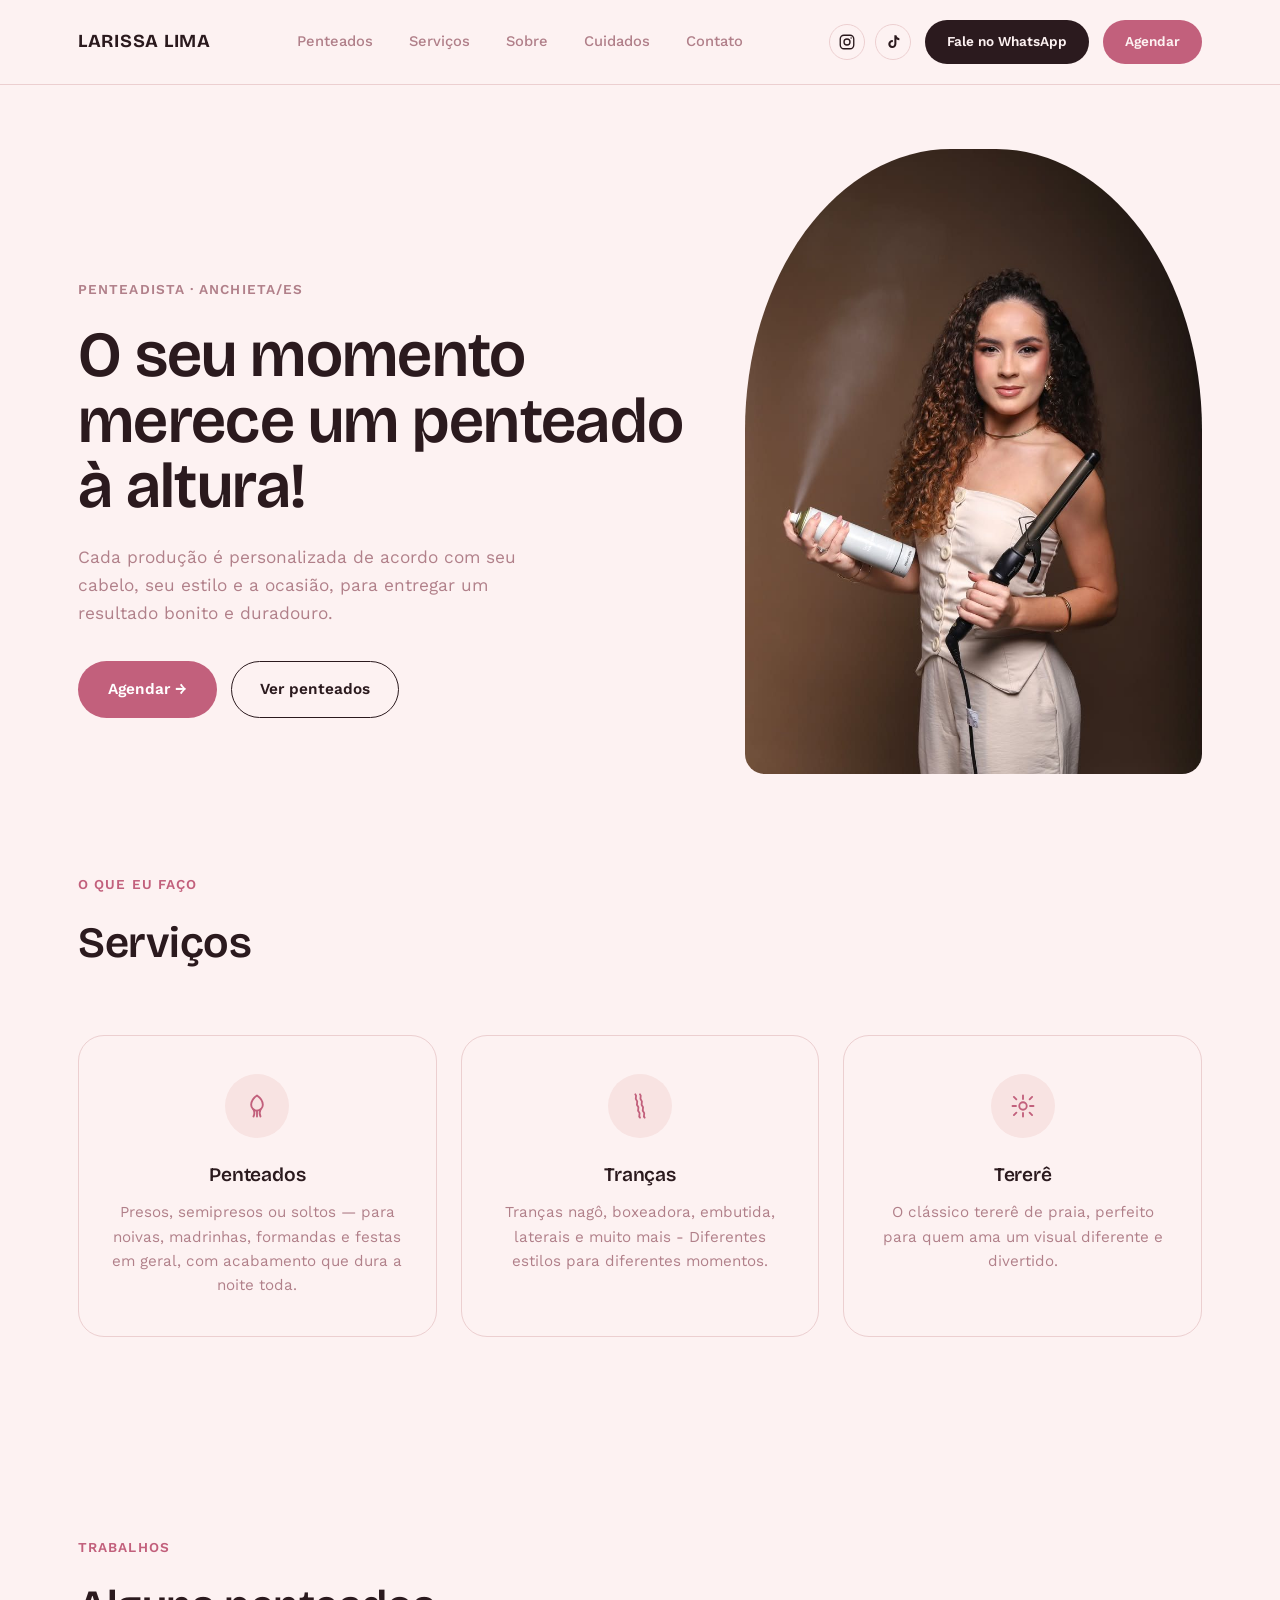
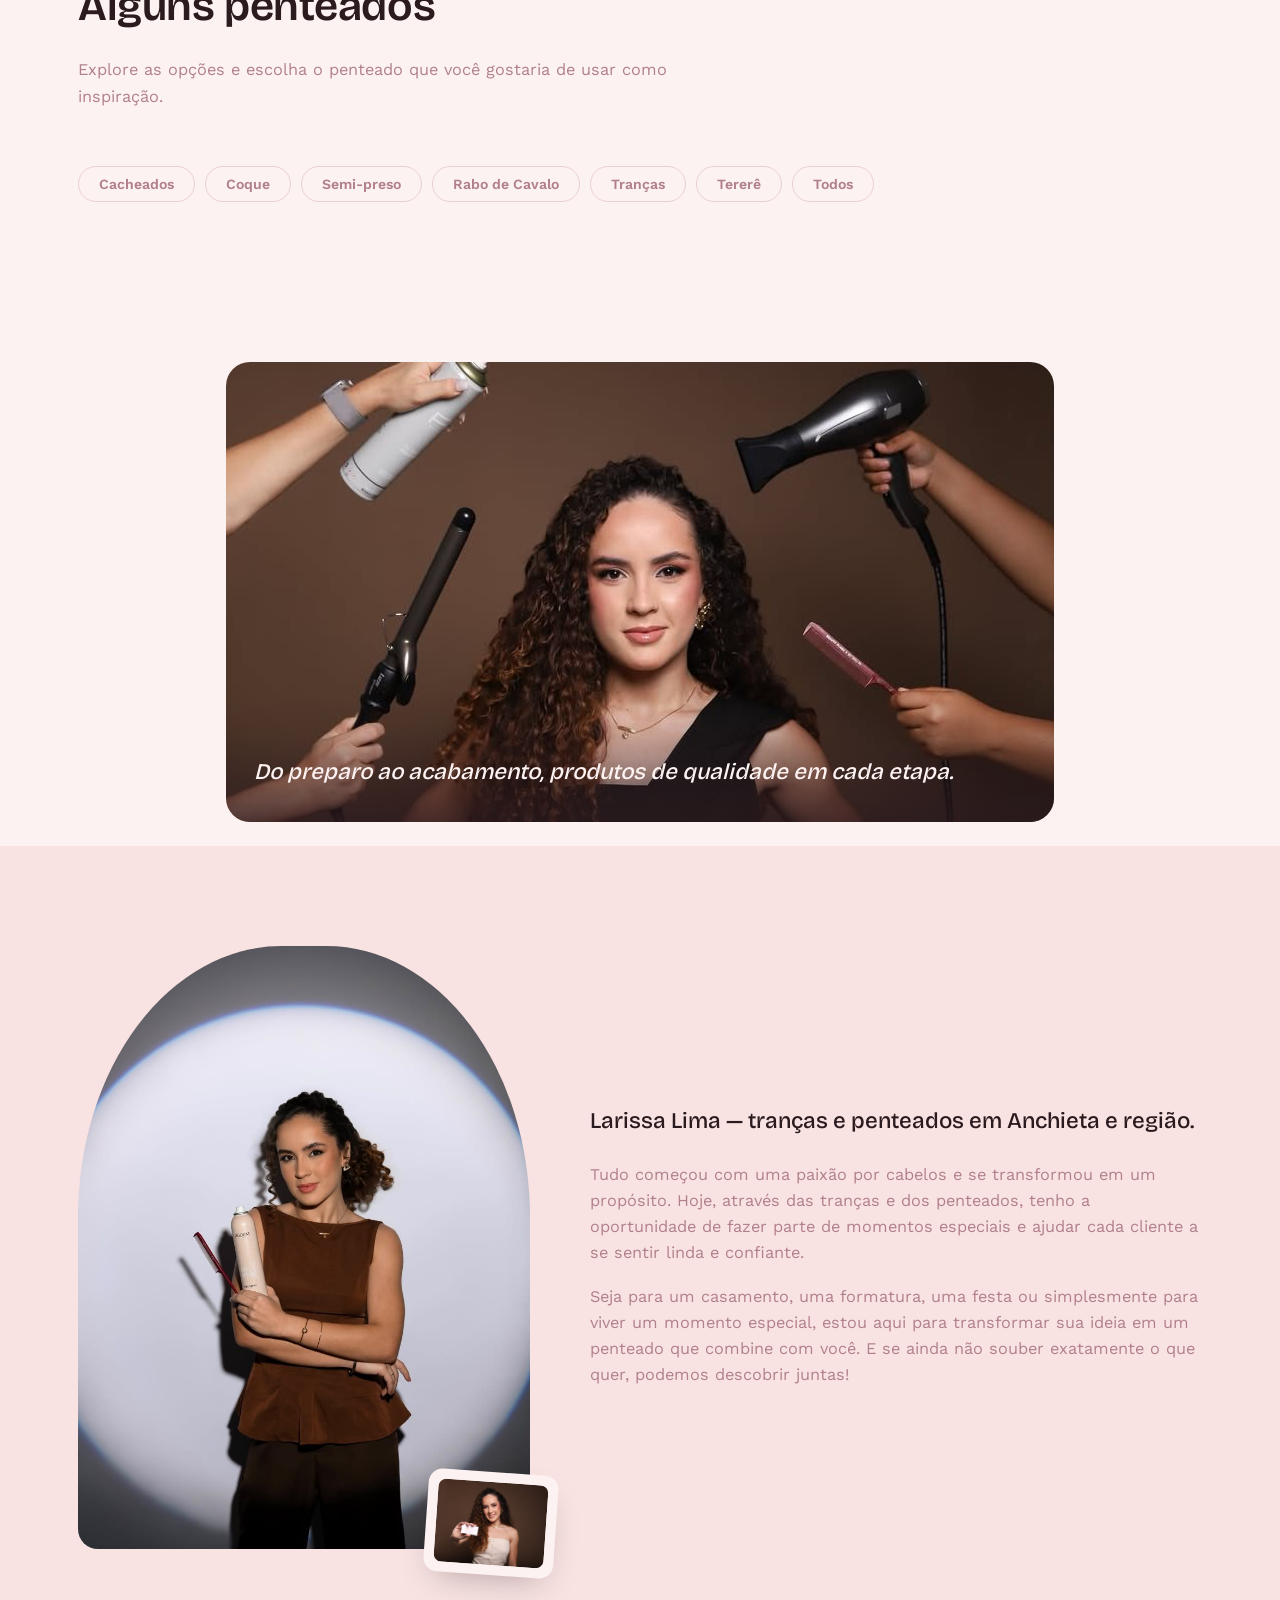
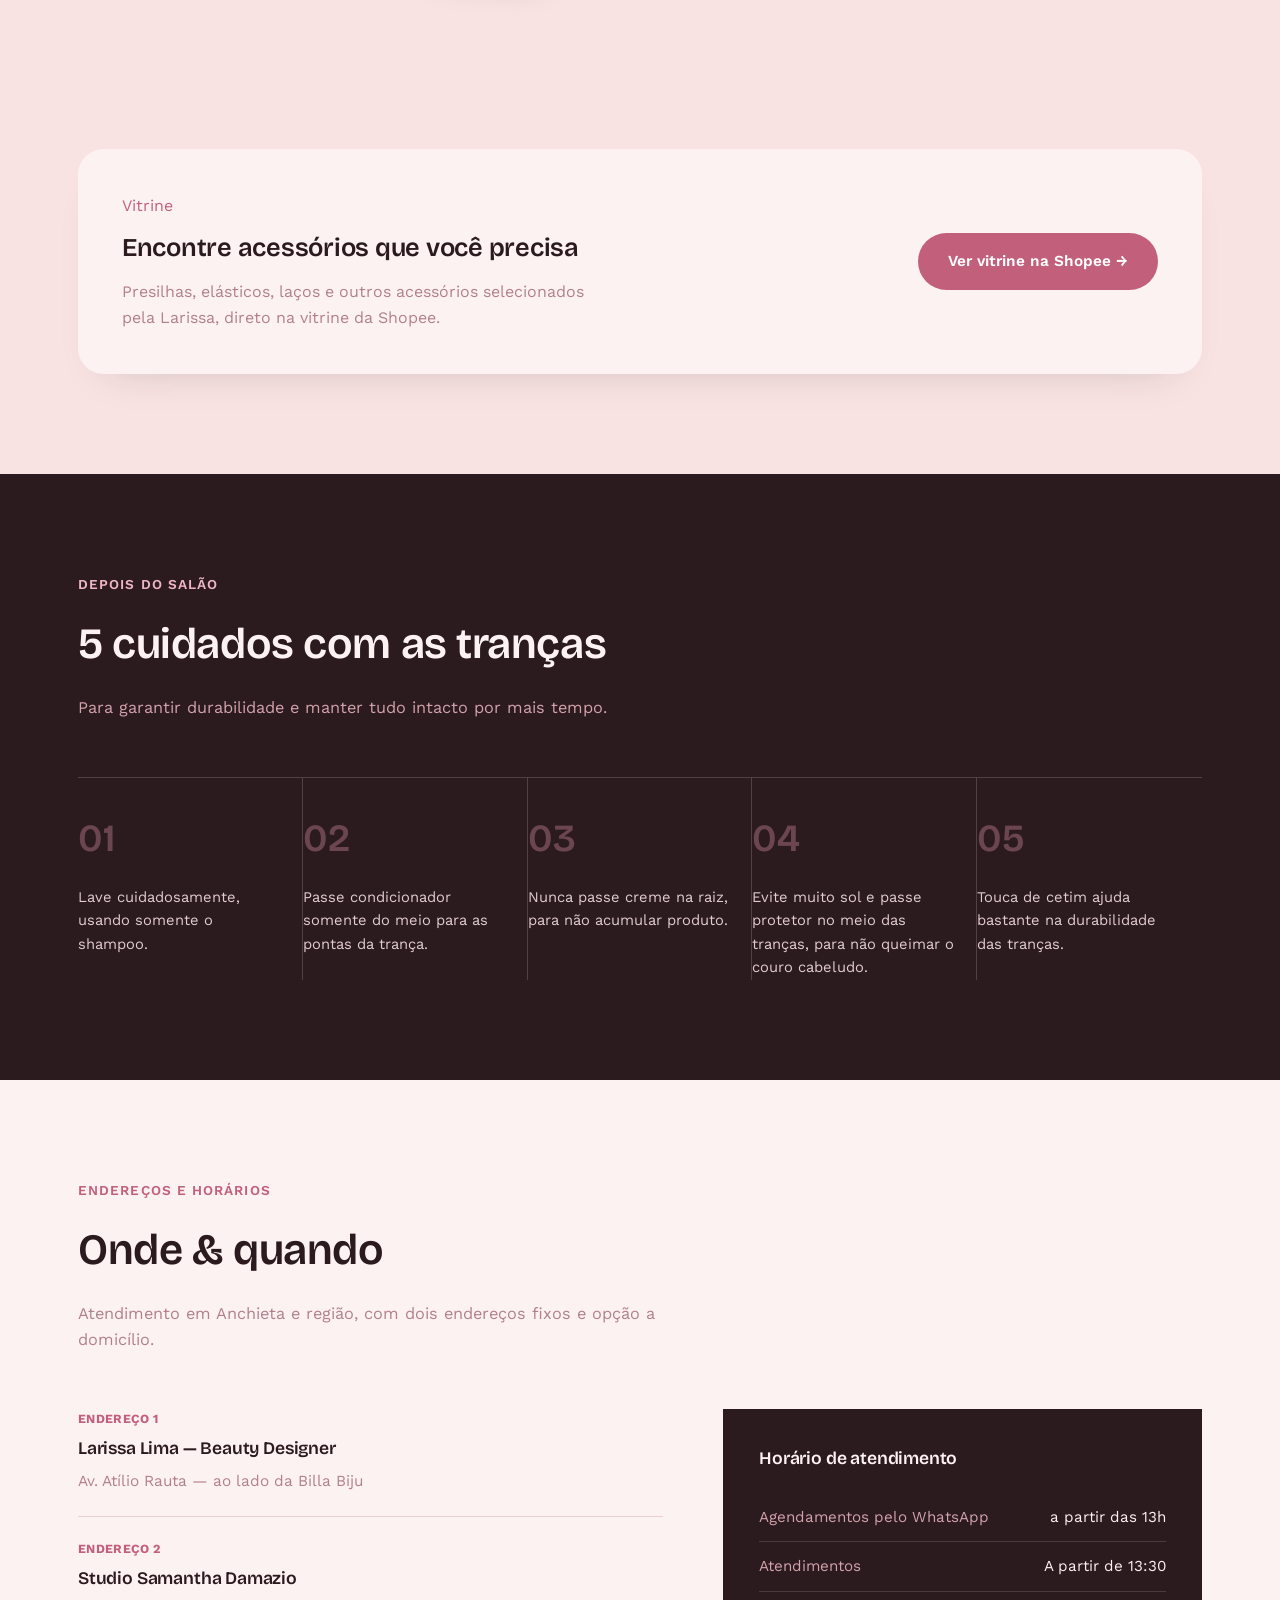
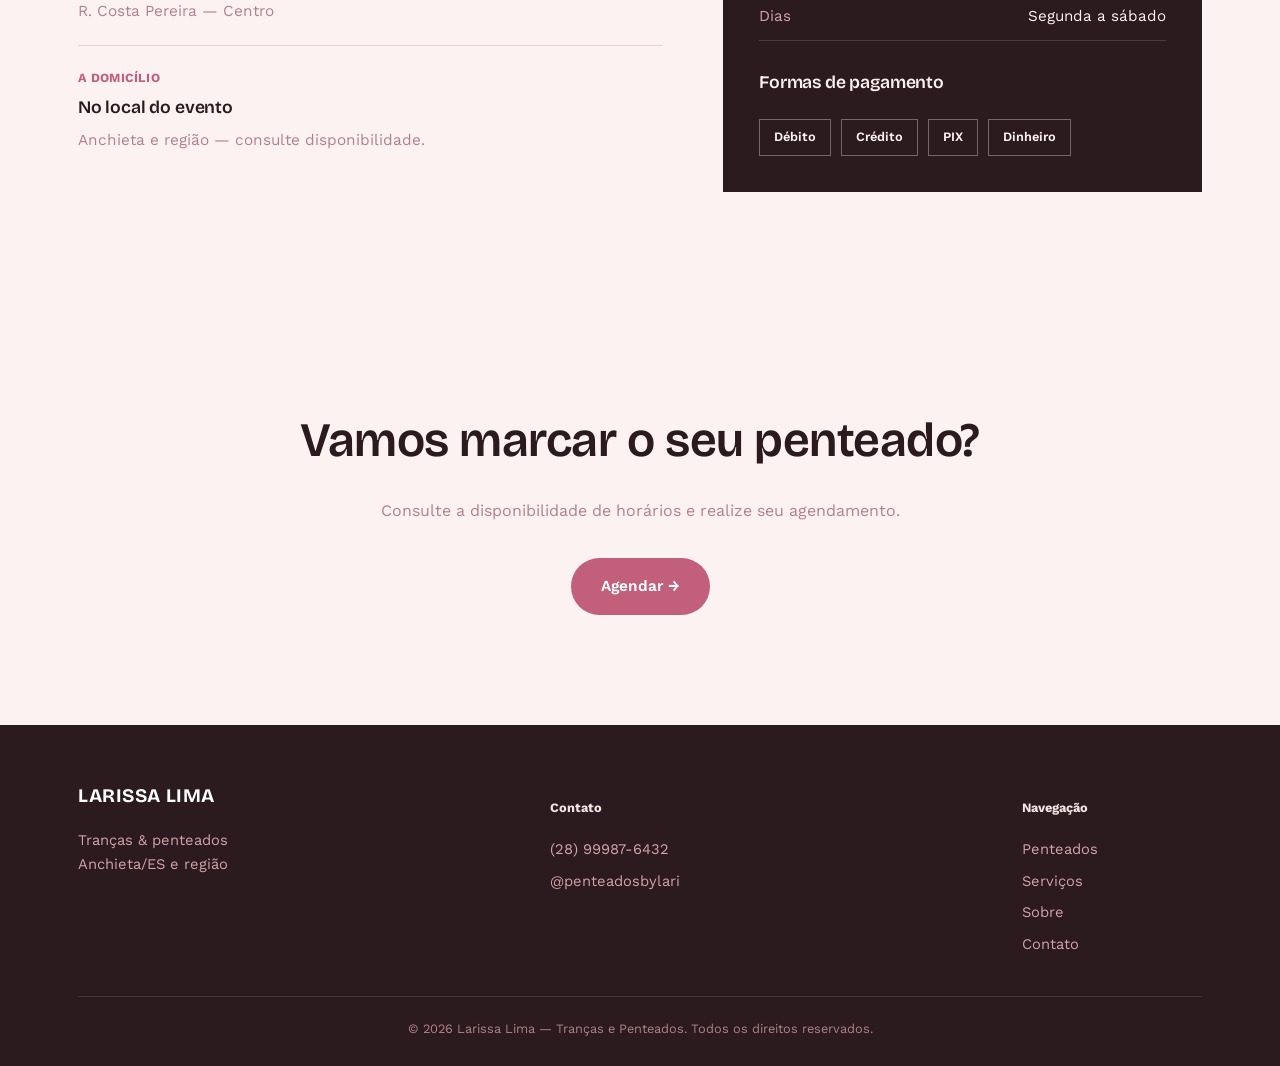
==== commit cafa5852: "Adiciona novas versoes do site (v2 e v3) e ajustes no site atual - site-v3: conceito novo com abertu" ====
--- a/site/index.html
+++ b/site/index.html
@@ -89,7 +89,8 @@
 .section-head.center{margin-left:auto;margin-right:auto;text-align:center;}
 
 /* ---------- Process banner ---------- */
-.process-banner{padding:0;position:relative;}
+.process-banner{padding:0;position:relative;max-width:828px;margin:0 auto;overflow:hidden;}
+@media(min-width:900px){.process-banner{border-radius:24px;margin:24px auto;}}
 .process-banner img{width:100%;height:clamp(280px,38vw,460px);object-fit:cover;object-position:center 38%;}
 .process-caption{
   position:absolute;left:0;right:0;bottom:0;
